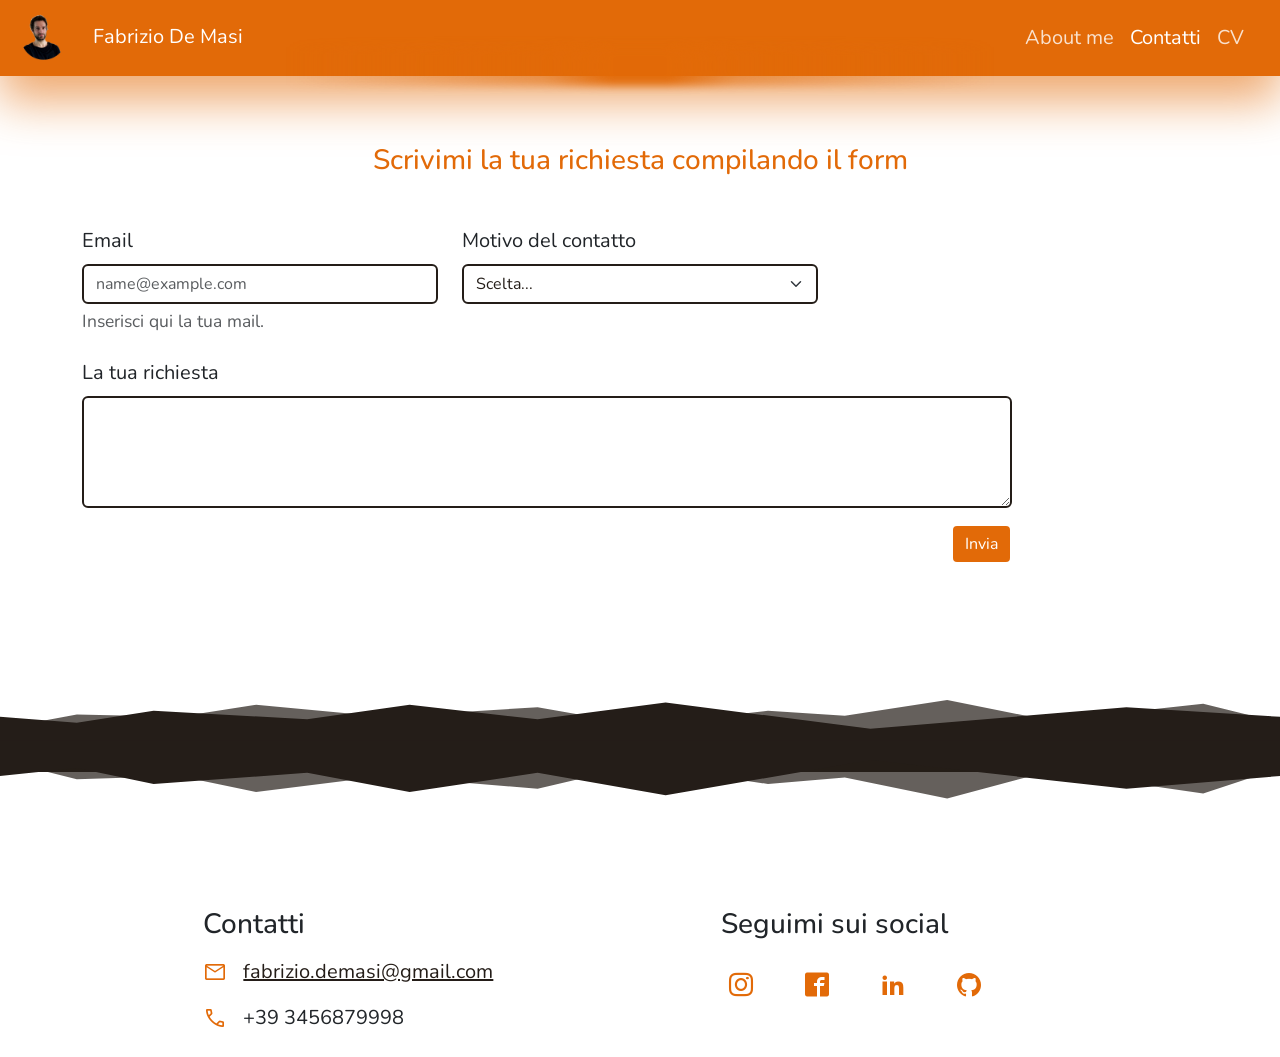
==== contacts.html @ 7ccff955 "changes to canonical link" ====
<!DOCTYPE html>
<html lang="it">
    <head>
        <title>Dalla tecnologia alla Medicina Cinese | Fabrizio De Masi</title>
        <meta name="description" content="Profilo di Fabrizio De Masi: ingegnere, data & AI enthusiast, appassionato di Tai Chi e Medicina Cinese. Dal Machine Learning alle pratiche olistiche, un percorso di trasformazione personale e professionale.">
        <meta charset="UTF-8">
        <meta name="author" content="Fabrizio De Masi">
        <meta name="viewport" content="width=device-width, initial-scale=1.0">
        <meta name="robots" content="contacts, follow">
        <link rel="icon" type="image/x-icon" href="assets/img/favicon.ico">
        <link rel="canonical" href="https://fabrypostrock.github.io/contacts.html">
        <meta name="keywords" content="Fabrizio De Masi, medicina cinese, Tai Chi, Machine Learning, trasformazione personale, creatività, tecnologia e benessere">
        <meta property="og:title" content="Contatti | Dalla tecnologia alla Medicina Cinese - Fabrizio De Masi">
        <meta property="og:description" content="Scrivimi la tua richiesta: dal Machine Learning alla Medicina Cinese, Tai Chi e percorsi di trasformazione personale. Compila il form per entrare in contatto con me.">
        <meta property="og:type" content="website">
        <meta property="og:url" content="https://fabrypostrock.github.io/contacts.html">
        <meta property="og:image" content="https://fabrypostrock.github.io/assets/img/logo_fabri.png">
        <meta property="og:site_name" content="Fabrizio De Masi">
        <meta property="og:locale" content="it_IT">
        <link href="https://cdn.jsdelivr.net/npm/bootstrap@5.3.8/dist/css/bootstrap.min.css" rel="stylesheet" integrity="sha384-sRIl4kxILFvY47J16cr9ZwB07vP4J8+LH7qKQnuqkuIAvNWLzeN8tE5YBujZqJLB" crossorigin="anonymous">
        <link rel="stylesheet" href="https://fonts.googleapis.com/icon?family=Material+Symbols+Outlined"/>
        <link href="assets/fonts/fonts.css" rel="stylesheet">
        <link href="assets/css/scss/main.css" rel="stylesheet">
        <script type="application/ld+json">
            {
              "@context": "https://schema.org",
              "@type": "ProfilePage",
              "name": "Fabrizio De Masi",
              "url": "https://fabrypostrock.github.io/",
              "mainEntity": {
                "@type": "Person",
                "name": "Fabrizio De Masi",
                "jobTitle": "Data & AI Engineer",
                "description": "Dal mondo dell'automazione industriale e del Machine Learning alla pratica del Tai Chi e allo studio della Medicina Cinese.",
                "image": "https://fabrypostrock.github.io/assets/img/logo_fabri.png",
                "sameAs": [
                  "https://github.com/FabryPostRock",
                  "https://www.linkedin.com/in/fabrizio-de-masi-55016088/",
                  "https://www.instagram.com/fabridemasi/"
                ]
              }
            }
        </script>    

        <style>
        </style>
    </head>
    <body class="bg-primary">
        <div class="min-vw-100">
            <nav class="navbar fixed-top navbar-expand-lg navbar-dark bg-secondary shadow-orange nav-with-light "> <!---->
                <div class="d-flex-row container-xxl align-items-center">
                    <div class="col-8 col-sm-6 col-md-4">
                        <a class="navbar-brand" href="index.html">
                                <img class="img-fluid rounded-circle" src="assets/img/logo_fabri.png" alt="Fabrizio De Masi" width="60" height="auto">  
                        </a>
                        <p class="d-inline navbar-brand ">Fabrizio De Masi</p>
                    </div>
                    <div class="col-4 col-sm-6 col-md-2 col-lg-4 d-flex justify-content-end">
                        <button class="navbar-toggler" type="button" data-bs-toggle="offcanvas" data-bs-target="#offcanvasNavbar" aria-controls="offcanvasNavbar" aria-label="Toggle navigation">
                            <span class="navbar-toggler-icon"></span>
                        </button>
                        <div class="offcanvas offcanvas-end w-25-lg w-80-md bg-secondary" tabindex="-1" id="offcanvasNavbar" aria-labelledby="offcanvasNavbarLabel">
                            <div class="offcanvas-header">
                                <button type="button" class="btn-close" data-bs-dismiss="offcanvas" aria-label="Close"></button>
                            </div>
                            <div class="offcanvas-body ">
                                <ul class="navbar-nav justify-content-end flex-grow-1 pe-3">
                                    <li class="nav-item">
                                        <a class="nav-link fs-5" aria-current="page" href="index.html">About me</a>
                                    </li>
                                    <li class="nav-item">
                                        <a class="nav-link fs-5 active" href="contacts.html">Contatti</a>
                                    </li>
                                    <li class="nav-item">
                                        <a class="nav-link fs-5" href="cv.html">CV</a>
                                    </li>
                                </ul>
                            </div>
                        </div>
                    </div>
                </div>
            </nav>
        </div>
        <div class="container mt-md-lg-8 mt-7">
            <div class="row">
                <h3 class="text-center mb-5 secondary-color">Scrivimi la tua richiesta compilando il form</h3>
            </div>
            <div class="d-flex-row fs-5">
                <div class="col-12 mb-3">
                    <div class="row gy-4">
                        <div class="col-10 col-md-4">
                            <label for="input-email" class="form-label">Email</label>
                            <input type="email" class="form-control" id="input-email" placeholder="name@example.com" aria-describedby="email-help" required>
                            <div id="email-help" class="form-text">
                                Inserisci qui la tua mail.
                            </div>
                            <div class="invalid-feedback">
                                Insersci un email vailda.
                            </div>
                        </div>
                        <div class="col-10 col-md-4">
                            <label for="contact-reason" class="form-label">Motivo del contatto</label>
                            <select class="form-select" id="contact-reason" required>
                            <option selected disabled value="">Scelta...</option>
                            <option>Proposta di collaborazione</option>
                            <option>Proposta di lavoro in PIVA</option>
                            <option>Caffè virtuale</option>
                            <option>Altro</option>
                            </select>
                        </div>
                    </div>
                </div>
                <div class="col-12 col-md-10 mt-4 mb-3">
                    <label for="input-text-area" class="form-label">La tua richiesta</label>
                    <textarea class="form-control" id="input-text-area" rows="4" required></textarea>
                </div>
            </div>
            <div class="d-flex col-12 col-md-10 justify-content-end">
                <button type="submit" class="btn btn-secondary mb-3">Invia</button>
            </div>
        </div>
        <div  class="container-fluid py-2 h-0"></div>
        <div  class="poly-bottom-dark min-vw-100 mt-7 mx-0 px-0"></div>
        <div  class="bg-black-0x241d18 space-divider-rect"></div>
        <div  class="poly-top-dark min-vw-100 mt-5 mb-5 h-0"></div> 
        <div  class="container-fluid py-2 h-0"></div>
        <footer>
            <div class="container">
                <div class="row justify-content-evenly mt-5">
                    <div class="col-12 col-sm-6 col-md-5 col-lg-4 mx-lg-3">
                        <div class="row my-4"> 
                            <div class="col-12">
                                <h3> Contatti</h3>
                            </div>
                            <div class="col-12 my-2 d-flex flex-column justify-content-center align-items-start flex-md-row justify-content-md-start align-items-md-center"> 
                                <span class="material-symbols-outlined d-inline me-2">mail</span><a class="fs-5 d-inline mx-2 black-0x241d18"> fabrizio.demasi@gmail.com</a>
                            </div>
                            <div class="col-12 mt-2 d-flex flex-column justify-content-center align-items-start flex-md-row justify-content-md-start align-items-md-center">
                                <!--mb-0 va inserito per centrare il testo verticalmente-->
                                <span class="material-symbols-outlined d-inline me-2">call</span><p class="fs-5 d-inline mb-0 mx-2"> +39 3456879998</p>
                            </div>
                        </div>
                    </div>
                    <!---->
                    <div class="col-12 col-sm-6 col-md-5 col-xl-4 mx-lg-3">
                        <div class="row my-4">   
                            <div class="col-12">
                                <h3> Seguimi sui social</h3>
                            </div>
                            <div class="col-12">
                                <div class="d-flex-sm-row justify-content-sm-around">
                                    <ul class="my-4">
                                        <li class="d-inline"><a class="text-decoration-none" href="https://www.instagram.com/fabridemasi/" target="_blank"> <span class="icon-instagram me-3 me-md-5 secondary-color"></span></a></li>
                                        <li class="d-inline"><a class="text-decoration-none" href="https://www.facebook.com/Fabriziohhh?locale=it_IT" target="_blank"> <span class="icon-facebook2 me-3 me-md-5 secondary-color"></span></a></li>
                                        <li class="d-inline"><a class="text-decoration-none" href="https://www.linkedin.com/in/fabrizio-de-masi-55016088/" target="_blank"> <span class="icon-linkedin2 me-3 me-md-5 secondary-color"></span></a></li>
                                        <li class="d-inline"><a class="text-decoration-none" href="https://github.com/FabryPostRock" target="_blank"> <span class="icon-github me-1 me-md-1 secondary-color"></span></a></li>
                                    </ul>
                                </div>
                            </div> 
                        </div>
                    </div>
                </div>
            </div>
        </footer>
        <!-- Bootstrap -->
        <script src="https://cdn.jsdelivr.net/npm/bootstrap@5.3.8/dist/js/bootstrap.bundle.min.js" integrity="sha384-FKyoEForCGlyvwx9Hj09JcYn3nv7wiPVlz7YYwJrWVcXK/BmnVDxM+D2scQbITxI" crossorigin="anonymous"></script>
    </body>

</html>
---- assets/fonts/fonts.css ----
:root {
  /* PRIMARY: */
  --bs-primary: #ffffff;
  --bs-primary-rgb: 255, 255, 255;
  /* SECONDARY: */
  --bs-secondary: #e26a08;
  --bs-secondary-rgb: 226, 106, 8;
  --bs-gray-900-rgb: 33, 37, 41;
}

@font-face {
  font-family: 'icomoon';
  src: url("icomoon.eot?evp1o9");
  src: url("icomoon.eot?evp1o9#iefix") format("embedded-opentype"),
       url("icomoon.ttf?evp1o9") format("truetype"), 
       url("icomoon.woff?evp1o9") format("woff"), 
       url("icomoon.svg?evp1o9#icomoon") format("svg");
  font-weight: normal;
  font-style: normal;
  font-display: block;
}

[class^="icon-"], [class*=" icon-"] {
  /* use !important to prevent issues with browser extensions that change fonts */
  font-family: 'icomoon' !important;
  font-style: normal;
  font-weight: normal;
  font-variant: normal;
  font-size: 1.5rem;
  text-transform: none;
  line-height: 1;
  color: #ffffff;/*#e26a08;*/
  /* Better Font Rendering =========== */
  -webkit-font-smoothing: antialiased;
  -moz-osx-font-smoothing: grayscale;
}

.icon-linkedin-with-circle:before {
  content: "\e900";
}

.icon-facebook2:before {
  content: "\ea91";
}

.icon-instagram:before {
  content: "\ea92";
}

.icon-github:before {
  content: "\eab0";
}

.icon-linkedin2:before {
  content: "\eaca";
}

/*# sourceMappingURL=fonts.css.map */
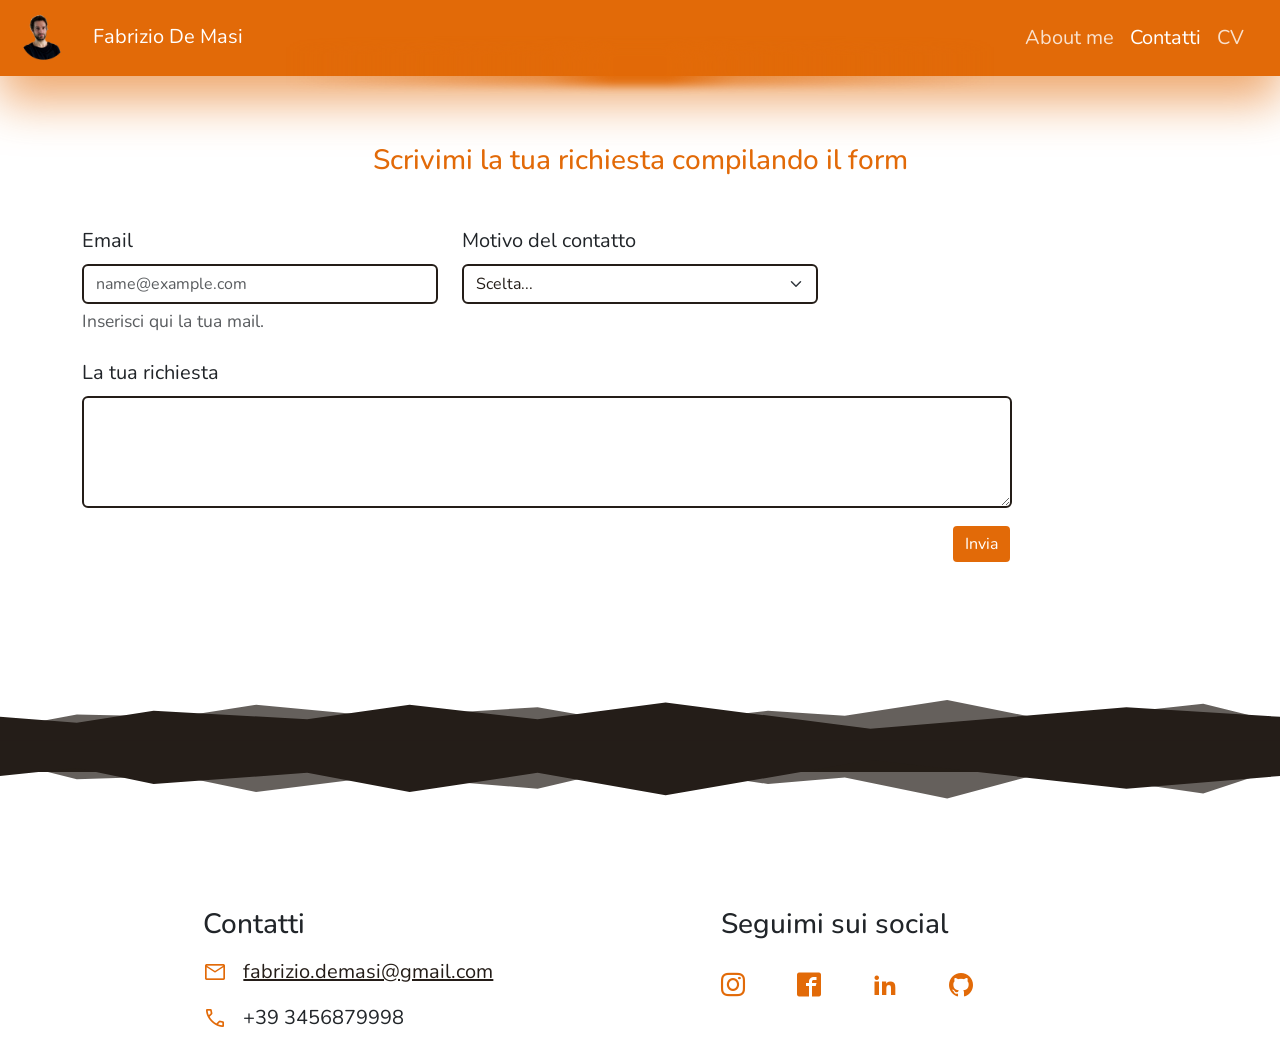
==== commit 11a93669: "removed non existing d-flex-sm-row  and d-flex-row" ====
--- a/contacts.html
+++ b/contacts.html
@@ -85,39 +85,41 @@
             <div class="row">
                 <h3 class="text-center mb-5 secondary-color">Scrivimi la tua richiesta compilando il form</h3>
             </div>
-            <div class="d-flex-row fs-5">
-                <div class="col-12 mb-3">
-                    <div class="row gy-4">
-                        <div class="col-10 col-md-4">
-                            <label for="input-email" class="form-label">Email</label>
-                            <input type="email" class="form-control" id="input-email" placeholder="name@example.com" aria-describedby="email-help" required>
-                            <div id="email-help" class="form-text">
-                                Inserisci qui la tua mail.
+            <!-- was-validated per mostrare i campi rossi da subito ancora prima di premere il tasto Invia.-->
+            <form class="fs-5 needs-validation">
+                    <div class="col-12 mb-3">
+                        <div class="row gy-4">
+                            <div class="col-10 col-md-4">
+                                <label for="input-email" class="form-label">Email</label>
+                                <input type="email" class="form-control" id="input-email" placeholder="name@example.com" aria-describedby="email-help" required>
+                                <div id="email-help" class="form-text">
+                                    Inserisci qui la tua mail.
+                                </div>
+                                <div class="invalid-feedback">
+                                    Insersci un email vailda.
+                                </div>
                             </div>
-                            <div class="invalid-feedback">
-                                Insersci un email vailda.
+                            <div class="col-10 col-md-4">
+                                <label for="contact-reason" class="form-label">Motivo del contatto</label>
+                                <select class="form-select" id="contact-reason" required>
+                                <option selected disabled value="">Scelta...</option>
+                                <option>Proposta di collaborazione</option>
+                                <option>Proposta di lavoro in PIVA</option>
+                                <option>Caffè virtuale</option>
+                                <option>Altro</option>
+                                </select>
                             </div>
                         </div>
-                        <div class="col-10 col-md-4">
-                            <label for="contact-reason" class="form-label">Motivo del contatto</label>
-                            <select class="form-select" id="contact-reason" required>
-                            <option selected disabled value="">Scelta...</option>
-                            <option>Proposta di collaborazione</option>
-                            <option>Proposta di lavoro in PIVA</option>
-                            <option>Caffè virtuale</option>
-                            <option>Altro</option>
-                            </select>
-                        </div>
                     </div>
+                    <div class="col-12 col-md-10 mt-4 mb-3">
+                        <label for="input-text-area" class="form-label">La tua richiesta</label>
+                        <textarea class="form-control" id="input-text-area" rows="4" required></textarea>
+                    </div>
+                 
+                <div class="d-flex col-12 col-md-10 justify-content-end">
+                    <button type="submit" class="btn btn-secondary mb-3">Invia</button>
                 </div>
-                <div class="col-12 col-md-10 mt-4 mb-3">
-                    <label for="input-text-area" class="form-label">La tua richiesta</label>
-                    <textarea class="form-control" id="input-text-area" rows="4" required></textarea>
-                </div>
-            </div>
-            <div class="d-flex col-12 col-md-10 justify-content-end">
-                <button type="submit" class="btn btn-secondary mb-3">Invia</button>
-            </div>
+            </form>         
         </div>
         <div  class="container-fluid py-2 h-0"></div>
         <div  class="poly-bottom-dark min-vw-100 mt-7 mx-0 px-0"></div>
@@ -148,7 +150,7 @@
                                 <h3> Seguimi sui social</h3>
                             </div>
                             <div class="col-12">
-                                <div class="d-flex-sm-row justify-content-sm-around">
+                                <div class="row justify-content-sm-around">
                                     <ul class="my-4">
                                         <li class="d-inline"><a class="text-decoration-none" href="https://www.instagram.com/fabridemasi/" target="_blank"> <span class="icon-instagram me-3 me-md-5 secondary-color"></span></a></li>
                                         <li class="d-inline"><a class="text-decoration-none" href="https://www.facebook.com/Fabriziohhh?locale=it_IT" target="_blank"> <span class="icon-facebook2 me-3 me-md-5 secondary-color"></span></a></li>
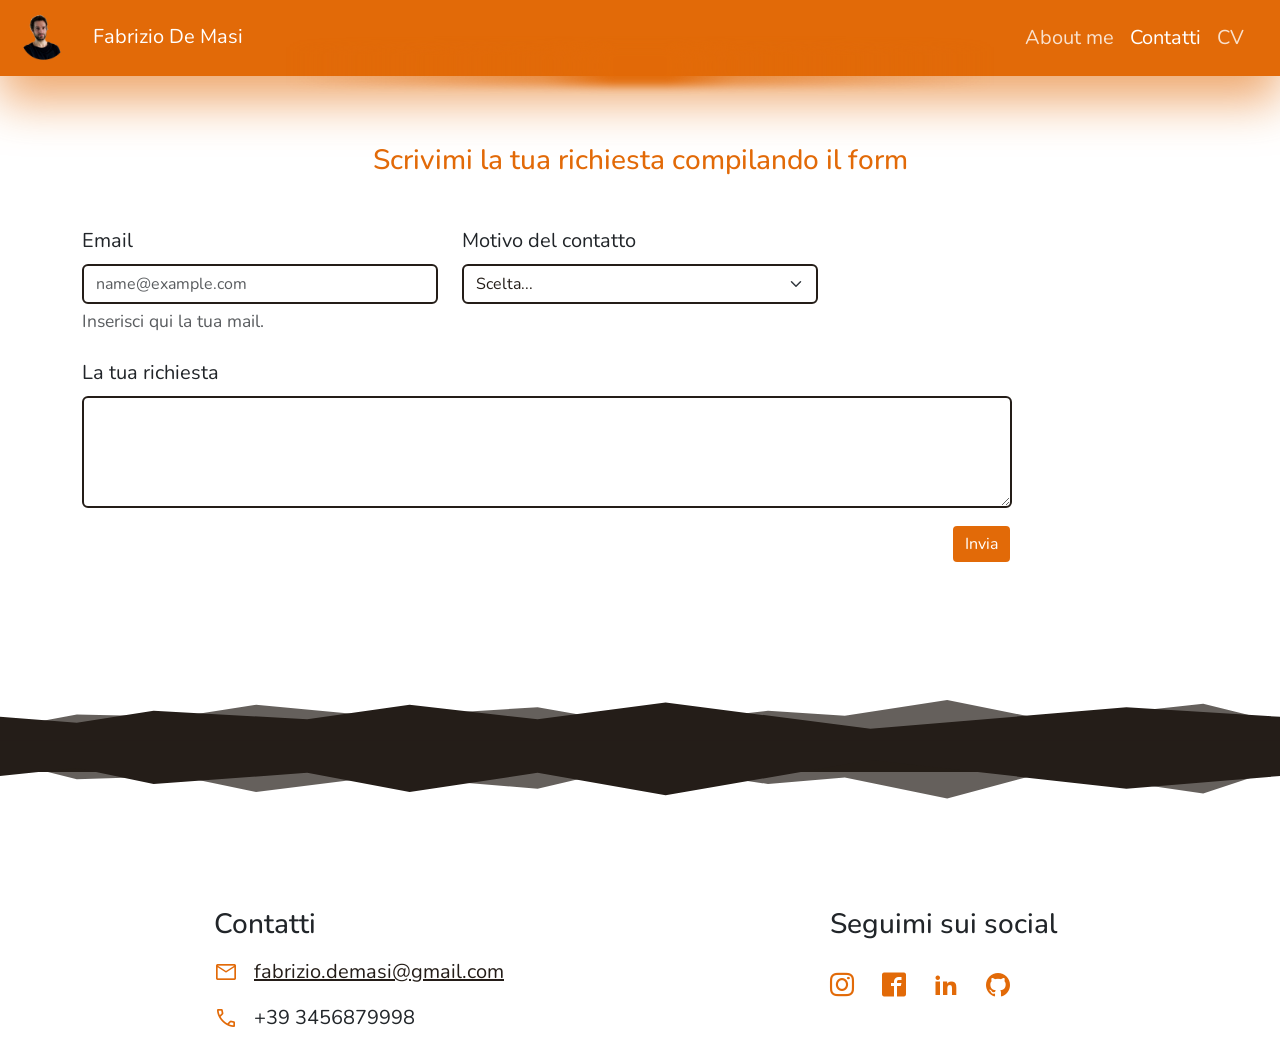
==== commit 2b219c28: "footer main cols positioning" ====
--- a/contacts.html
+++ b/contacts.html
@@ -126,25 +126,25 @@
         <div  class="bg-black-0x241d18 space-divider-rect"></div>
         <div  class="poly-top-dark min-vw-100 mt-5 mb-5 h-0"></div> 
         <div  class="container-fluid py-2 h-0"></div>
-        <footer>
+        <footer class="container-fluid px-0 mt-auto">
             <div class="container">
-                <div class="row justify-content-evenly mt-5">
-                    <div class="col-12 col-sm-6 col-md-5 col-lg-4 mx-lg-3">
+                <div class="row justify-content-between mt-5">
+                    <div class="col-11 col-sm-6 col-md-7 col-lg-5 p-0 ms-4 m-sm-0 ms-lg-xl-7">
                         <div class="row my-4"> 
                             <div class="col-12">
                                 <h3> Contatti</h3>
                             </div>
-                            <div class="col-12 my-2 d-flex flex-column justify-content-center align-items-start flex-md-row justify-content-md-start align-items-md-center"> 
+                            <div class="col-12 my-2 d-flex align-items-start flex-md-row justify-content-md-start align-items-md-center"> 
                                 <span class="material-symbols-outlined d-inline me-2">mail</span><a class="fs-5 d-inline mx-2 black-0x241d18"> fabrizio.demasi@gmail.com</a>
                             </div>
-                            <div class="col-12 mt-2 d-flex flex-column justify-content-center align-items-start flex-md-row justify-content-md-start align-items-md-center">
+                            <div class="col-12 mt-2 d-flex align-items-start flex-md-row justify-content-md-start align-items-md-center">
                                 <!--mb-0 va inserito per centrare il testo verticalmente-->
                                 <span class="material-symbols-outlined d-inline me-2">call</span><p class="fs-5 d-inline mb-0 mx-2"> +39 3456879998</p>
                             </div>
                         </div>
                     </div>
                     <!---->
-                    <div class="col-12 col-sm-6 col-md-5 col-xl-4 mx-lg-3">
+                    <div class="col-11 col-sm-5 col-md-4 col-lg-4 p-0 ms-4 m-sm-0">
                         <div class="row my-4">   
                             <div class="col-12">
                                 <h3> Seguimi sui social</h3>
@@ -152,9 +152,9 @@
                             <div class="col-12">
                                 <div class="row justify-content-sm-around">
                                     <ul class="my-4">
-                                        <li class="d-inline"><a class="text-decoration-none" href="https://www.instagram.com/fabridemasi/" target="_blank"> <span class="icon-instagram me-3 me-md-5 secondary-color"></span></a></li>
-                                        <li class="d-inline"><a class="text-decoration-none" href="https://www.facebook.com/Fabriziohhh?locale=it_IT" target="_blank"> <span class="icon-facebook2 me-3 me-md-5 secondary-color"></span></a></li>
-                                        <li class="d-inline"><a class="text-decoration-none" href="https://www.linkedin.com/in/fabrizio-de-masi-55016088/" target="_blank"> <span class="icon-linkedin2 me-3 me-md-5 secondary-color"></span></a></li>
+                                        <li class="d-inline"><a class="text-decoration-none" href="https://www.instagram.com/fabridemasi/" target="_blank"> <span class="icon-instagram me-2 me-md-4 secondary-color"></span></a></li>
+                                        <li class="d-inline"><a class="text-decoration-none" href="https://www.facebook.com/Fabriziohhh?locale=it_IT" target="_blank"> <span class="icon-facebook2 me-2 me-md-4 secondary-color"></span></a></li>
+                                        <li class="d-inline"><a class="text-decoration-none" href="https://www.linkedin.com/in/fabrizio-de-masi-55016088/" target="_blank"> <span class="icon-linkedin2 me-2 me-md-4 secondary-color"></span></a></li>
                                         <li class="d-inline"><a class="text-decoration-none" href="https://github.com/FabryPostRock" target="_blank"> <span class="icon-github me-1 me-md-1 secondary-color"></span></a></li>
                                     </ul>
                                 </div>
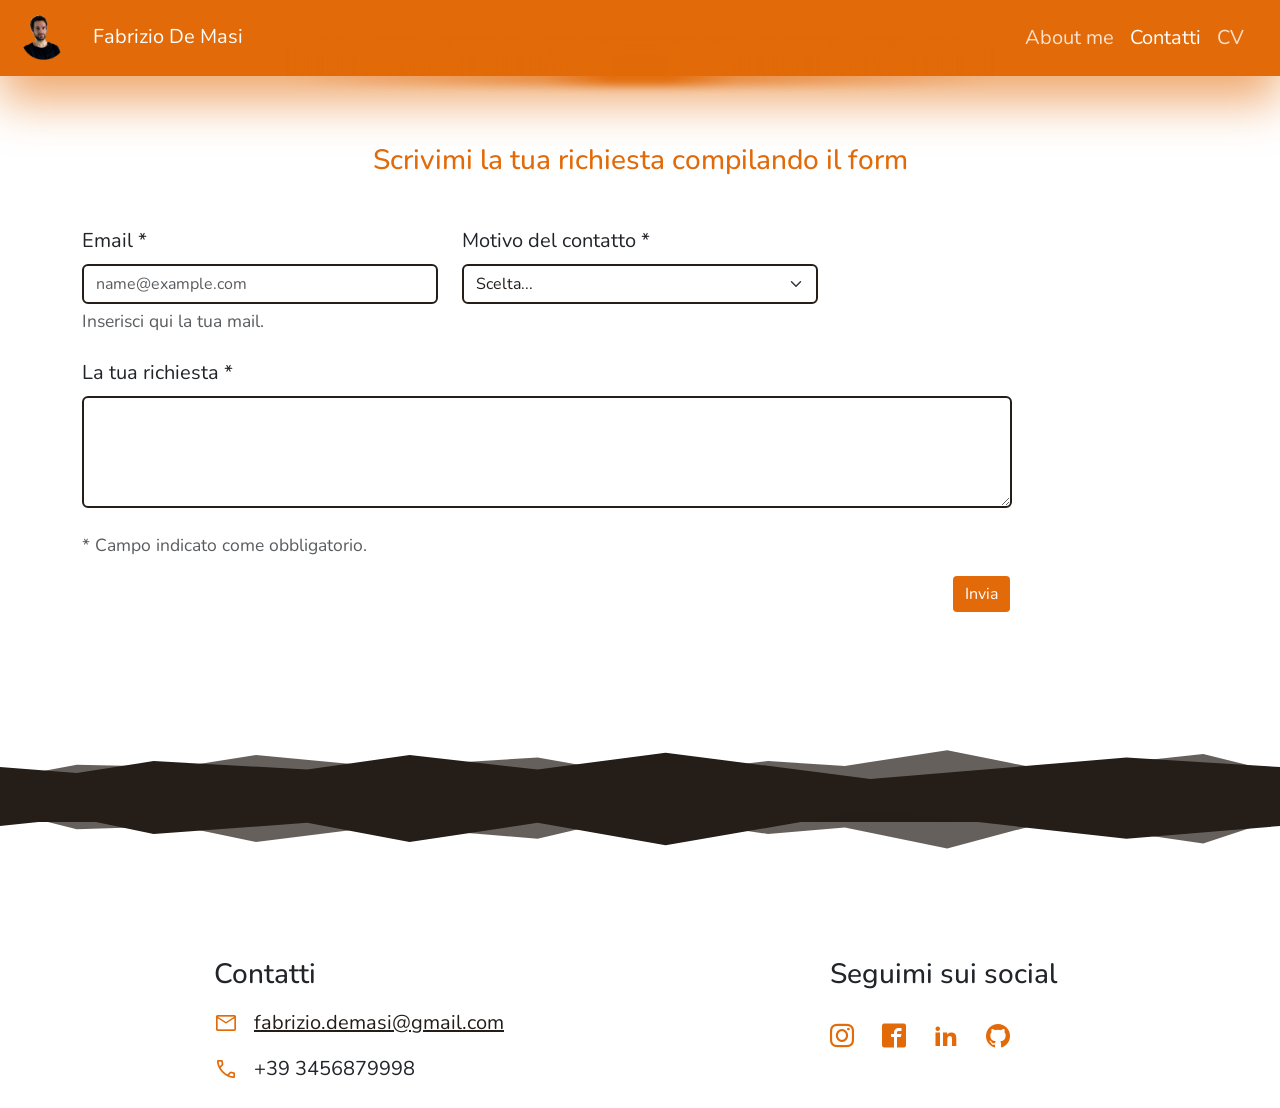
==== commit 0ca5ed72: "inserted asterisk as required fields" ====
--- a/contacts.html
+++ b/contacts.html
@@ -90,7 +90,7 @@
                     <div class="col-12 mb-3">
                         <div class="row gy-4">
                             <div class="col-10 col-md-4">
-                                <label for="input-email" class="form-label">Email</label>
+                                <label for="input-email" class="form-label">Email *</label>
                                 <input type="email" class="form-control" id="input-email" placeholder="name@example.com" aria-describedby="email-help" required>
                                 <div id="email-help" class="form-text">
                                     Inserisci qui la tua mail.
@@ -100,7 +100,7 @@
                                 </div>
                             </div>
                             <div class="col-10 col-md-4">
-                                <label for="contact-reason" class="form-label">Motivo del contatto</label>
+                                <label for="contact-reason" class="form-label">Motivo del contatto *</label>
                                 <select class="form-select" id="contact-reason" required>
                                 <option selected disabled value="">Scelta...</option>
                                 <option>Proposta di collaborazione</option>
@@ -112,10 +112,14 @@
                         </div>
                     </div>
                     <div class="col-12 col-md-10 mt-4 mb-3">
-                        <label for="input-text-area" class="form-label">La tua richiesta</label>
+                        <label for="input-text-area" class="form-label">La tua richiesta *</label>
                         <textarea class="form-control" id="input-text-area" rows="4" required></textarea>
                     </div>
-                 
+                    <div class="col-12 col-md-10 mt-4 mb-3">
+                        <div class="form-text">
+                            * Campo indicato come obbligatorio.
+                        </div> 
+                    </div>
                 <div class="d-flex col-12 col-md-10 justify-content-end">
                     <button type="submit" class="btn btn-secondary mb-3">Invia</button>
                 </div>
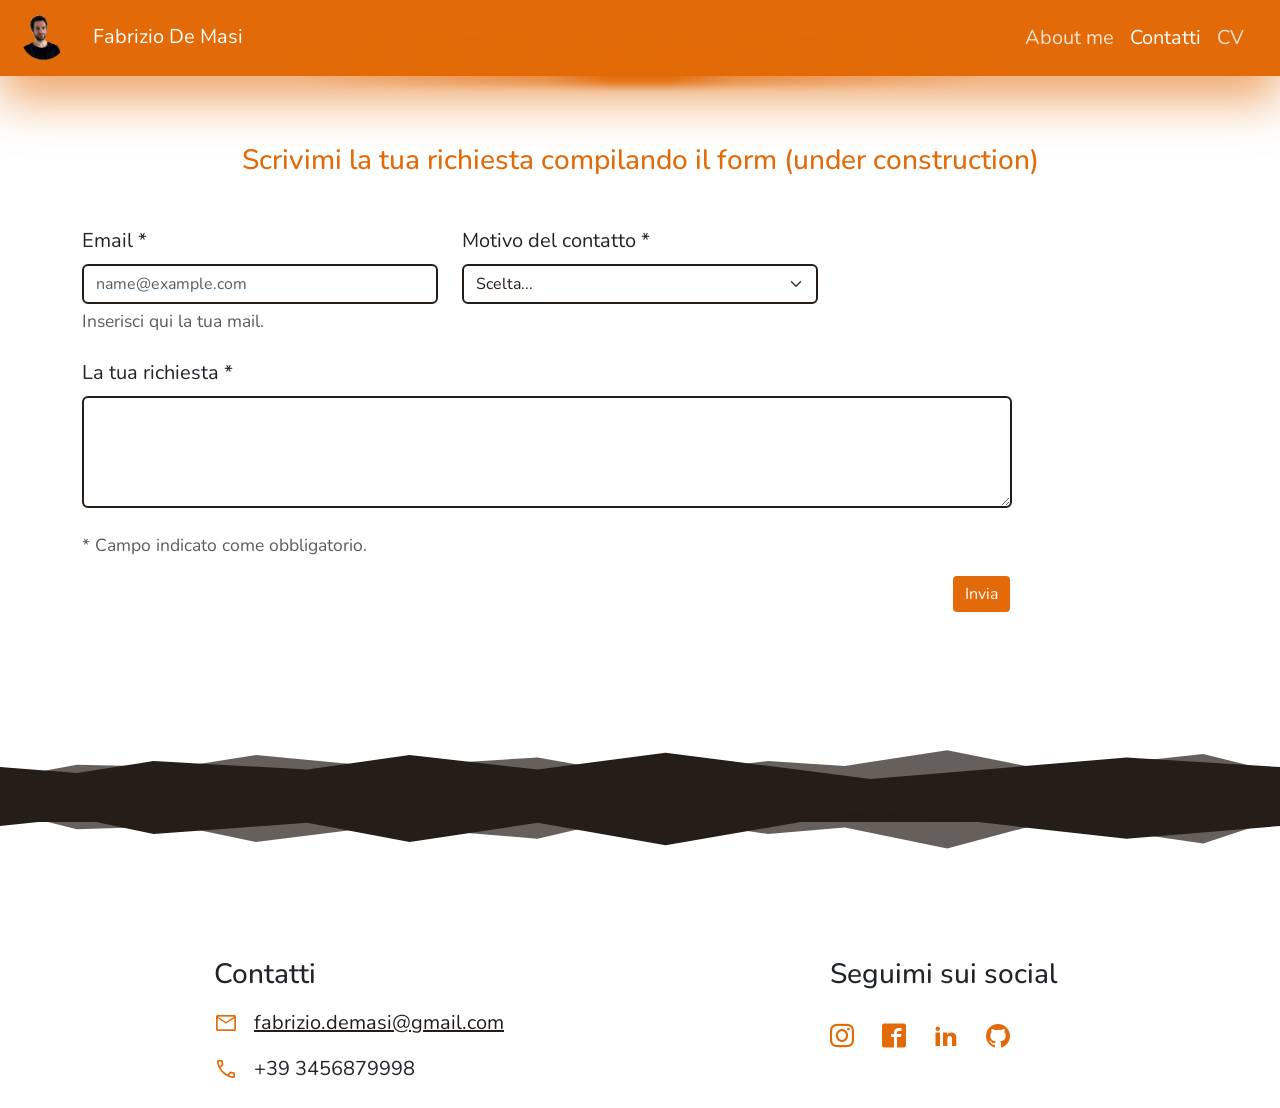
==== commit e8ff7947: "underconstruction description" ====
--- a/contacts.html
+++ b/contacts.html
@@ -83,7 +83,7 @@
         </div>
         <div class="container mt-md-lg-8 mt-7">
             <div class="row">
-                <h3 class="text-center mb-5 secondary-color">Scrivimi la tua richiesta compilando il form</h3>
+                <h3 class="text-center mb-5 secondary-color">Scrivimi la tua richiesta compilando il form (under construction)</h3>
             </div>
             <!-- was-validated per mostrare i campi rossi da subito ancora prima di premere il tasto Invia.-->
             <form class="fs-5 needs-validation">
@@ -127,7 +127,7 @@
         </div>
         <div  class="container-fluid py-2 h-0"></div>
         <div  class="poly-bottom-dark min-vw-100 mt-7 mx-0 px-0"></div>
-        <div  class="bg-black-0x241d18 space-divider-rect"></div>
+        <div  class="bg-black-0x241d18 min-vw-100 space-divider-rect"></div>
         <div  class="poly-top-dark min-vw-100 mt-5 mb-5 h-0"></div> 
         <div  class="container-fluid py-2 h-0"></div>
         <footer class="container-fluid px-0 mt-auto">
